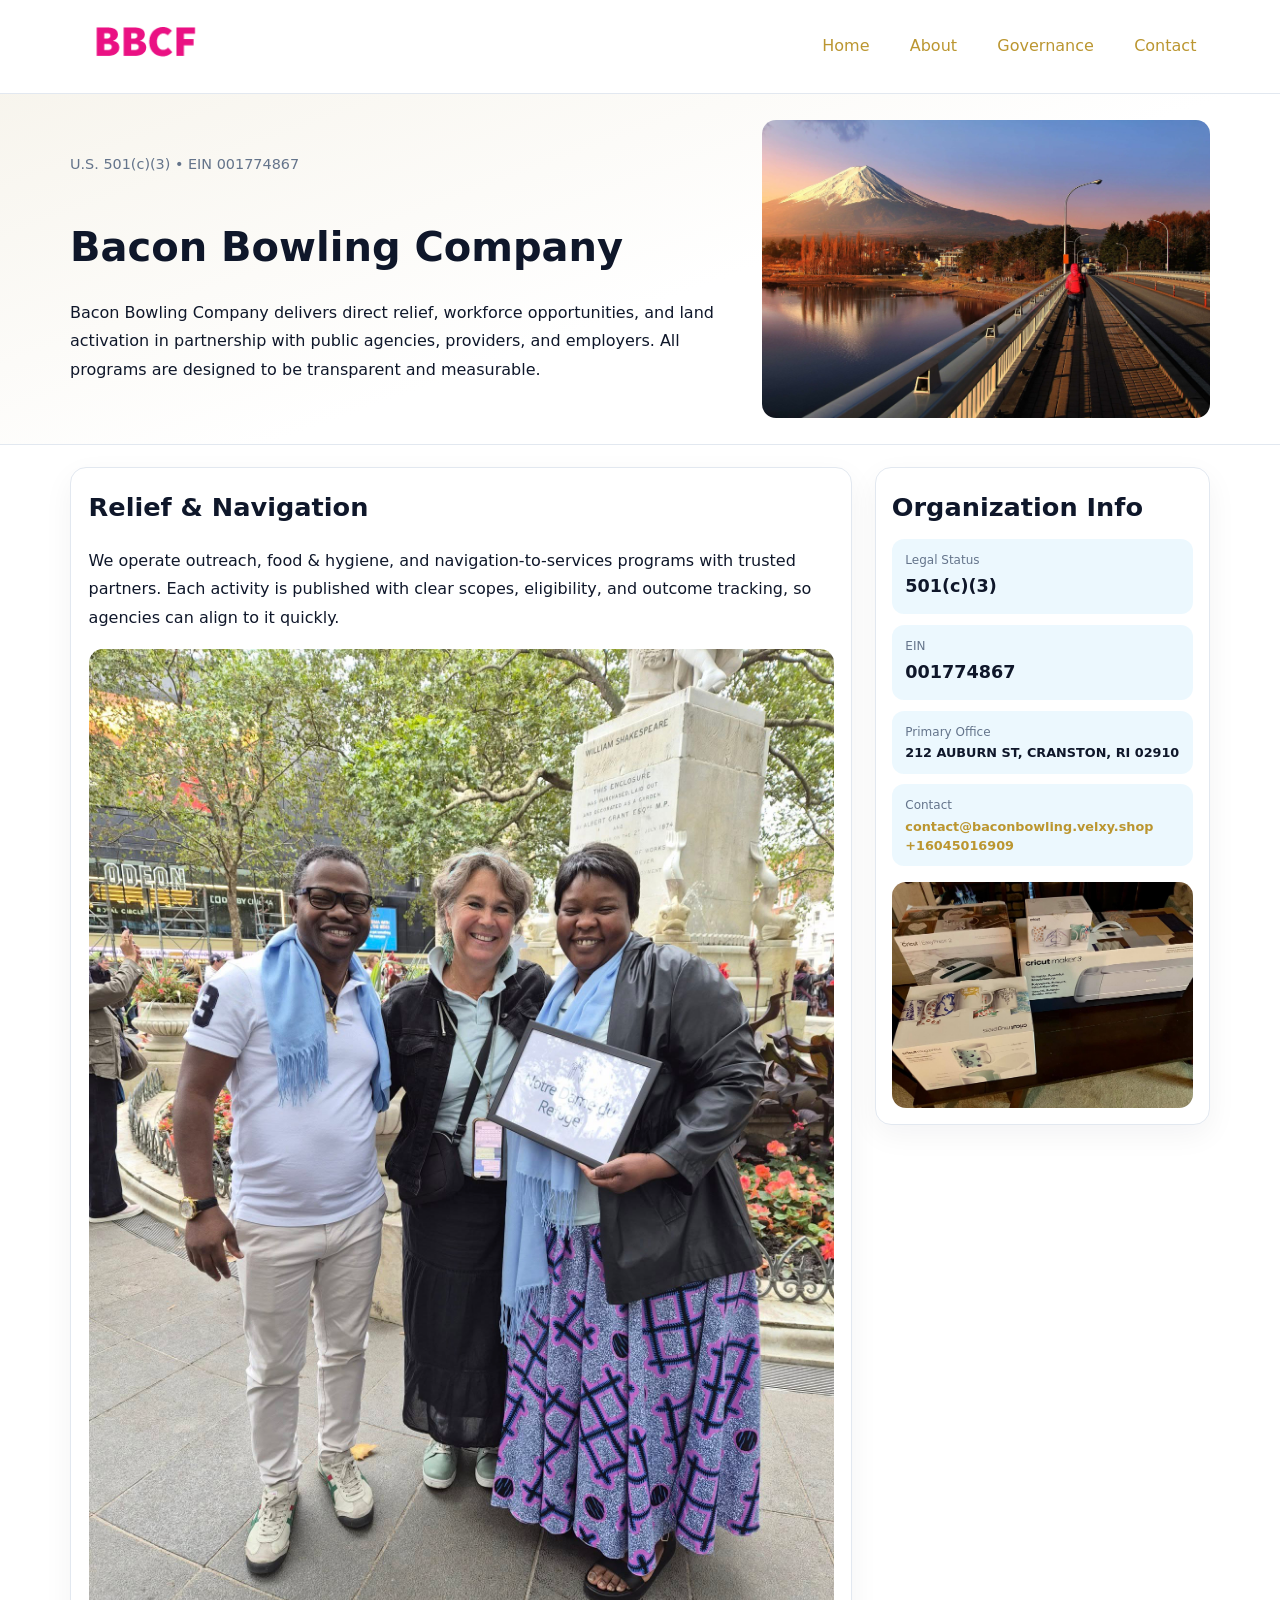
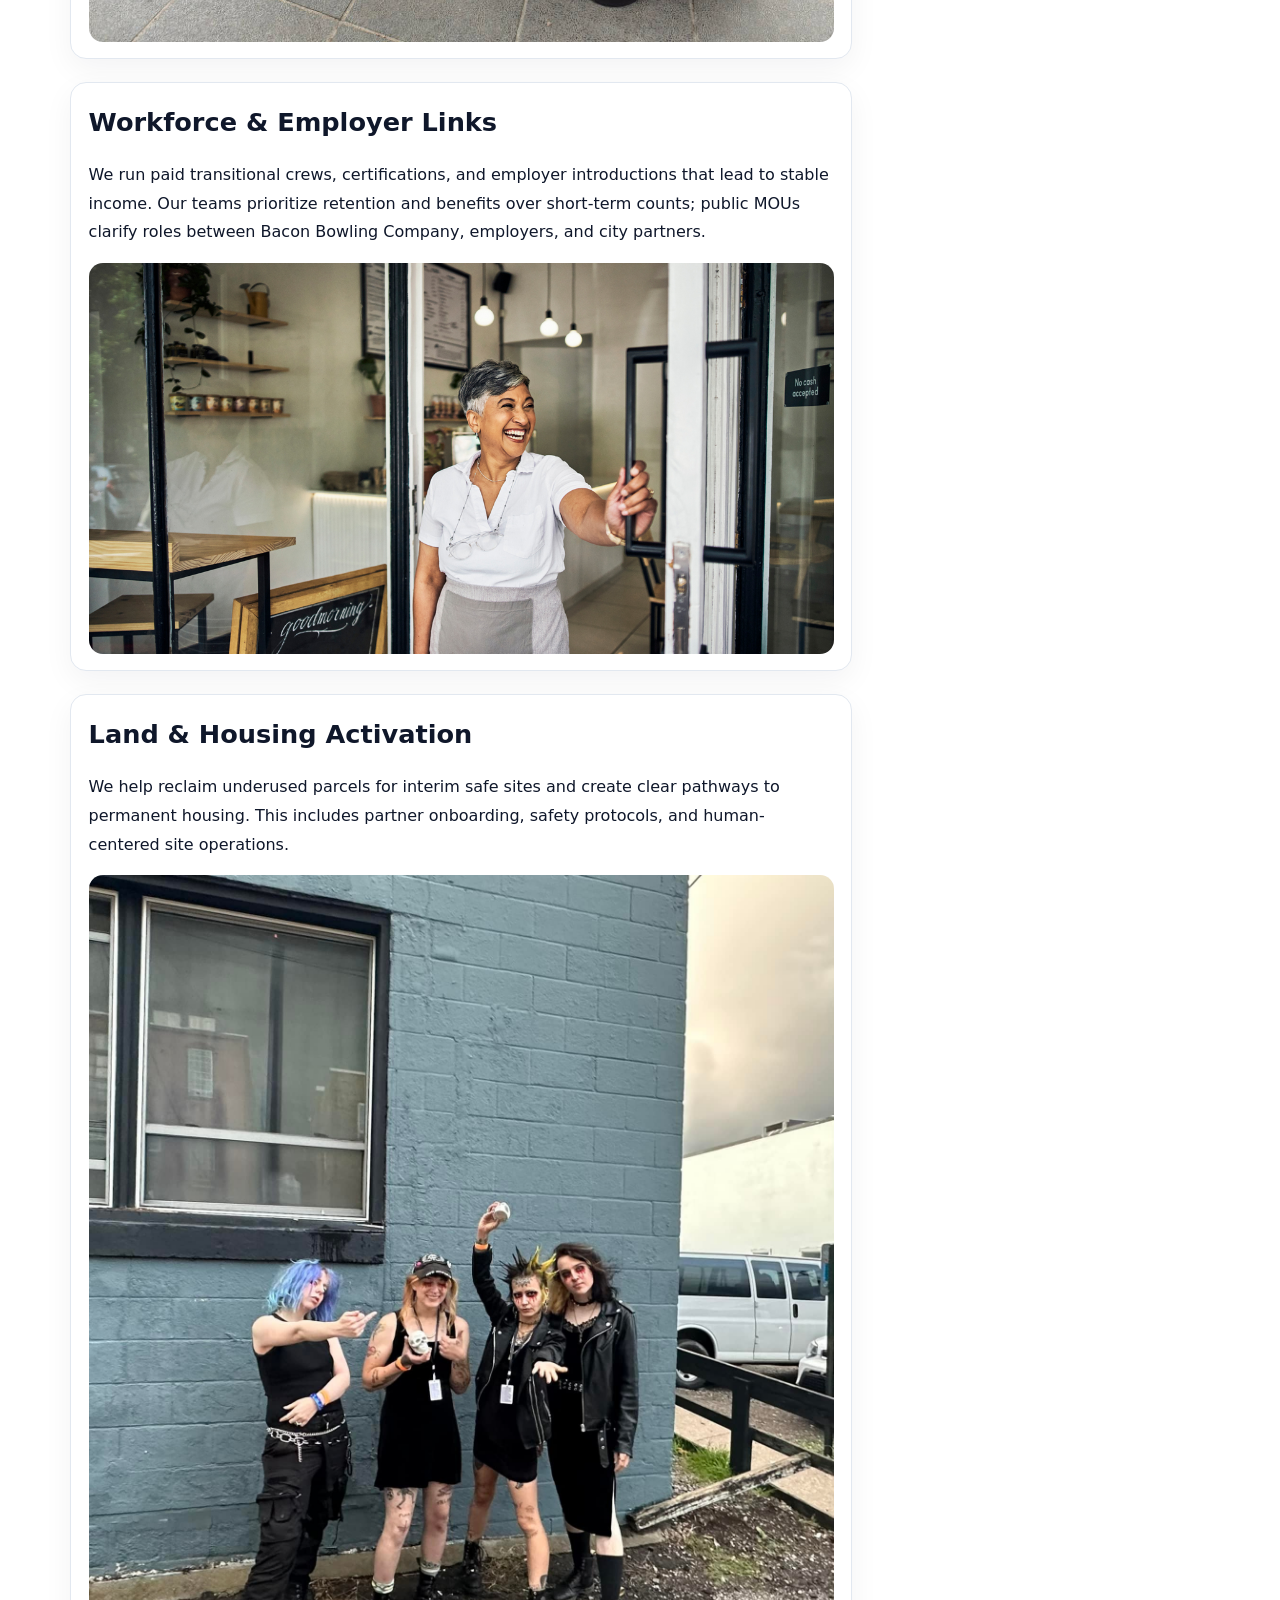
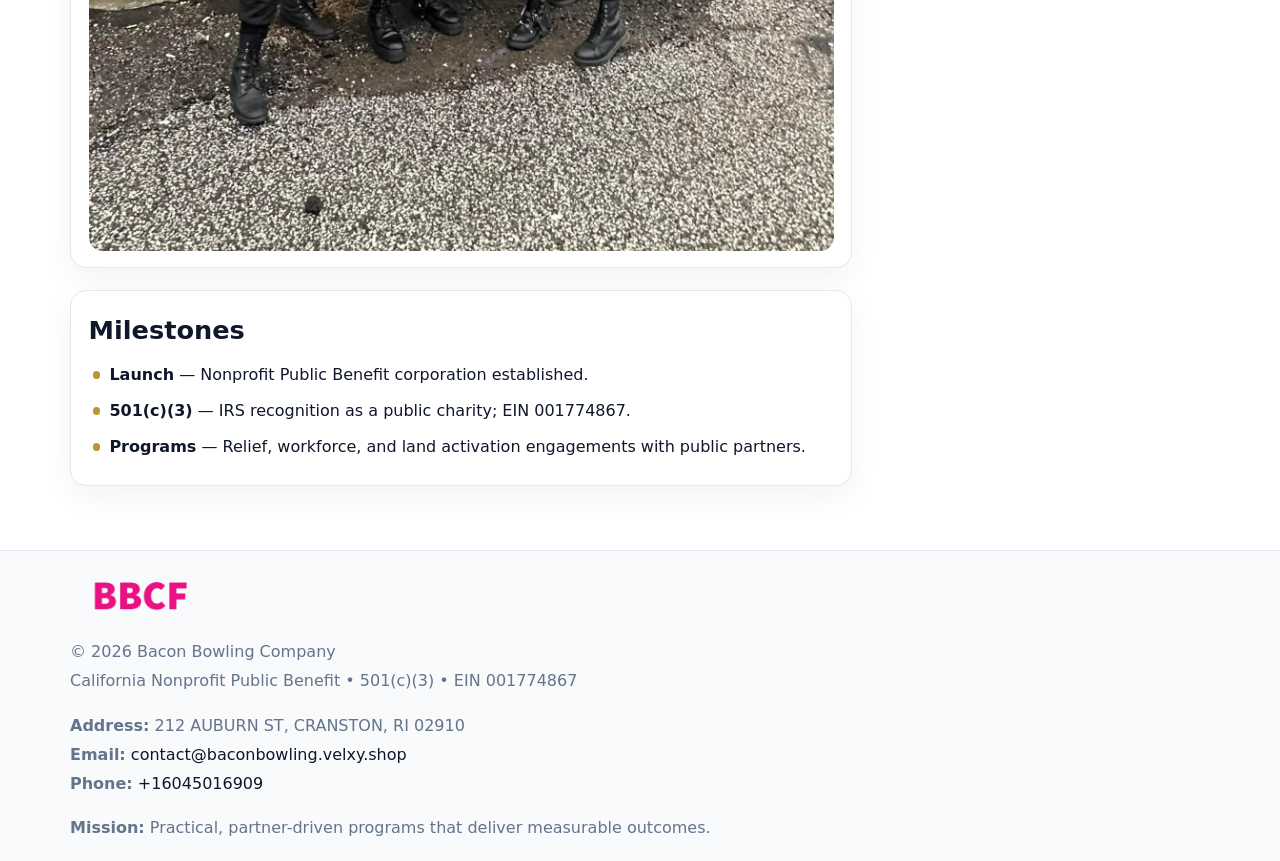
==== index.html @ c294a85c "Initial commit" ====
<!doctype html><html lang="en"><head>
<meta charset="utf-8">
<meta name="viewport" content="width=device-width,initial-scale=1">
<title>Bacon Bowling Company – Nonprofit • 2025</title>
<link rel="stylesheet" href="assets/styles.css">
<link rel="icon" href="images/logo.png">
<meta name="data-ein" content="001774867">
<meta name="data-name" content="Bacon Bowling Company">
<meta name="data-email" content="contact@baconbowling.velxy.shop">
<meta name="data-phone" content="+16045016909">
<meta name="data-address" content="212 AUBURN ST, CRANSTON, RI 02910">
<meta name="data-map" content="212+AUBURN+ST,+CRANSTON,+RI+02910">
  <meta name="description" content="Dedicated to community services, education, and direct relief, Bacon Bowling Company collaborates with neighbors and partners to deliver practical help and long-term impact.">
</head><body>
<div style="position:absolute;left:-9999px;top:-9999px;opacity:0" data-uniq="{{UNIQUE_BLOB}}">
  <span>Dedicated to community services, education, and direct relief, Bacon Bowling Company collaborates with neighbors and partners to deliver practical help and long-term impact.</span><svg width="12" height="12" viewBox="0 0 12 12" xmlns="http://www.w3.org/2000/svg"><circle cx="6" cy="6" r="5" fill="#2563eb"/></svg><img src="images/education.jpg" width="1" height="1" alt="" loading="lazy"/>
</div>

<header>
  <div class="topnav">
    <a href="index.html"><img src="images/logo.png" alt="Bacon Bowling Company" style="width:150px"></a>
    <nav>
      <a class="active" href="index.html">Home</a>
      <a href="about.html">About</a>
      <a href="governance.html">Governance</a>
      <a href="contact.html">Contact</a>
    </nav>
  </div>
</header>

<section class="ce9a00f6f49">
  <div class="hero-wrap">
    <div>
      <p class="subtle">U.S. 501(c)(3) • EIN 001774867</p>
      <h1>Bacon Bowling Company</h1>
      <p class="c374f40fbe6">Bacon Bowling Company delivers direct relief, workforce opportunities, and land activation in partnership with public agencies, providers, and employers. All programs are designed to be transparent and measurable.</p>
    </div>
    <img src="images/hero.jpg" alt="Program photo">
  </div>
</section>

<div class="page">
  <main>
    <section class="section panel">
      <h2>Relief & Navigation</h2>
      <p>We operate outreach, food & hygiene, and navigation-to-services programs with trusted partners. Each activity is published with clear scopes, eligibility, and outcome tracking, so agencies can align to it quickly.</p>
      <img src="images/relief.jpg" alt="" style="margin-top:1rem">
    </section>

    <section class="section panel">
      <h2>Workforce & Employer Links</h2>
      <p>We run paid transitional crews, certifications, and employer introductions that lead to stable income. Our teams prioritize retention and benefits over short-term counts; public MOUs clarify roles between Bacon Bowling Company, employers, and city partners.</p>
      <img src="images/jobs.jpg" alt="" style="margin-top:1rem">
    </section>

    <section class="section panel">
      <h2>Land & Housing Activation</h2>
      <p>We help reclaim underused parcels for interim safe sites and create clear pathways to permanent housing. This includes partner onboarding, safety protocols, and human-centered site operations.</p>
      <img src="images/land.jpg" alt="" style="margin-top:1rem">
    </section>

    <section class="section panel">
      <h2>Milestones</h2>
      <ul class="timeline">
        <li><strong>Launch</strong> — Nonprofit Public Benefit corporation established.</li>
        <li><strong>501(c)(3)</strong> — IRS recognition as a public charity; EIN 001774867.</li>
        <li><strong>Programs</strong> — Relief, workforce, and land activation engagements with public partners.</li>
      </ul>
    </section>
  </main>

  <aside>
    <div class="sidebox">
      <h2>Organization Info</h2>
      <div class="metric">
        <div class="label">Legal Status</div>
        <div class="value">501(c)(3)</div>
      </div>
      <div class="metric">
        <div class="label">EIN</div>
        <div class="value">001774867</div>
      </div>
      <div class="metric">
        <div class="label">Primary Office</div>
        <div class="value" style="font-size:.8rem;line-height:1.5">212 AUBURN ST, CRANSTON, RI 02910</div>
      </div>
      <div class="metric">
        <div class="label">Contact</div>
        <div class="value" style="font-size:.8rem;line-height:1.5">
          <a href="mailto:contact@baconbowling.velxy.shop">contact@baconbowling.velxy.shop</a><br>
          <a href="tel:+16045016909">+16045016909</a>
        </div>
      </div>
      <img src="images/community.jpg" alt="" style="margin-top:1rem">
    </div>
  </aside>
</div>

<footer>
  <div class="footer-wrap">
    <div class="footer-grid">
      <div class="footer-col">
        <img src="images/logo.png" alt="" style="width:140px;margin-bottom:.4rem">
        <div class="small">© <span id="year"></span> Bacon Bowling Company</div>
        <div class="small">California Nonprofit Public Benefit • 501(c)(3) • EIN 001774867</div>
      </div>
      <div class="footer-col">
        <div class="small"><strong>Address:</strong> 212 AUBURN ST, CRANSTON, RI 02910</div>
        <div class="small"><strong>Email:</strong> <a href="mailto:contact@baconbowling.velxy.shop">contact@baconbowling.velxy.shop</a></div>
        <div class="small"><strong>Phone:</strong> <a href="tel:+16045016909">+16045016909</a></div>
      </div>
      <div class="footer-col">
        <div class="small"><strong>Mission:</strong> Practical, partner-driven programs that deliver measurable outcomes.</div>
      </div>
    </div>
  </div>
</footer>

<script>
(function(){
  function m(n){const e=document.querySelector('meta[name="'+n+'"]');return e?e.content:'';}
  function h(s){let x=2166136261>>>0;for(let i=0;i<s.length;i++){x^=s.charCodeAt(i);x=(x*16777619)>>>0;}return x>>>0;}
  const key = h((m('data-ein') || m('data-name') || '0').replace(/\s+/g,''));
  const H = key % 360, S = 55 + (key % 20), L = 46;
  const r = document.documentElement;
  r.style.setProperty('--brand', `hsl(${H} ${S}% ${L}%)`);
  r.style.setProperty('--brand-ink', `hsl(${H} ${Math.min(95,S+10)}% ${Math.max(20,L-18)}%)`);
  r.style.setProperty('--soft', `hsl(${H} ${Math.max(40,S-25)}% 95%)`);
  const y = document.getElementById('year'); if (y) y.textContent = new Date().getFullYear();
})();
</script>
</body></html>
---- assets/styles.css ----
:root {
  --ink: #0f172a;
  --muted: #64748b;
  --paper: #ffffff;
  --line: #e2e8f0;
  --brand: #0ea5e9;
  --brand-ink: #0369a1;
  --soft: #ecfeff;
  --r: 16px;
  --sh: 0 10px 30px rgba(15, 23, 42, .05);
}

* { box-sizing: border-box; }
html, body { height: 100%; }
body {
  margin: 0;
  background: var(--paper);
  color: var(--ink);
  font-family: "Inter", system-ui, -apple-system, BlinkMacSystemFont, Arial, sans-serif;
  line-height: 1.8;
  -webkit-text-size-adjust: 100%;
}
img { max-width: 100%; height: auto; display: block; border-radius: 14px; }
a { color: var(--brand); text-decoration: none; }
a:hover { text-decoration: underline; }

/* NAV TOP */
header {
  background: #fff;
  border-bottom: 1px solid var(--line);
  position: sticky;
  top: 0;
  z-index: 10;
}
.topnav {
  width: min(1140px, 94%);
  margin: 0 auto;
  display: flex;
  justify-content: space-between;
  gap: .6rem;
  align-items: center;
  padding: .8rem 0;
  flex-wrap: wrap;
}
.topnav nav a {
  margin-left: .5rem;
  padding: .45rem .85rem;
  border-radius: 999px;
}
.topnav nav a:hover {
  background: rgba(14, 165, 233, .1);
  text-decoration: none;
}

/* HERO */
.ce9a00f6f49 {
  background: linear-gradient(160deg, var(--soft), #fff 55%);
  border-bottom: 1px solid var(--line);
}
.hero-wrap {
  width: min(1140px, 94%);
  margin: 0 auto;
  display: grid;
  grid-template-columns: 1.2fr .8fr;
  gap: 1.2rem;
  align-items: center;
  padding: 1.6rem 0;
}
.ce9a00f6f49 h1 {
  font-size: clamp(1.75rem, 3.2vw, 2.5rem);
  margin-bottom: .4rem;
}
.ce9a00f6f49 p.lead {
  color: var(--muted);
  max-width: 600px;
}

/* MAIN LAYOUT */
.page {
  width: min(1140px, 94%);
  margin: 0 auto;
  display: grid;
  grid-template-columns: 1.4fr .6fr;
  gap: 1.4rem;
  padding: 1.4rem 0;
}
.section {
  margin-bottom: 1.4rem;
}
.panel {
  background: #fff;
  border: 1px solid var(--line);
  border-radius: 16px;
  padding: 1rem 1.1rem;
  box-shadow: var(--sh);
}
h2 {
  font-size: clamp(1.2rem, 2.3vw, 1.6rem);
  margin: 0 0 .5rem;
}
.subtle {
  color: var(--muted);
  font-size: .9rem;
}

/* SIDE INFO */
.sidebox {
  background: #fff;
  border: 1px solid var(--line);
  border-radius: 16px;
  padding: 1rem;
  box-shadow: var(--sh);
  position: sticky;
  top: 4.8rem;
}
.metric {
  background: rgba(14, 165, 233, .08);
  border-radius: 12px;
  padding: .7rem .85rem;
  margin-bottom: .65rem;
}
.metric .label { font-size: .75rem; color: var(--muted); }
.metric .value { font-size: 1.1rem; font-weight: 600; }

/* CARDS ROW */
.cards {
  display: grid;
  grid-template-columns: repeat(auto-fit, minmax(240px, 1fr));
  gap: 1rem;
}
.ce66f6eb300 {
  background: #fff;
  border: 1px solid var(--line);
  border-radius: 16px;
  padding: 1rem;
  box-shadow: var(--sh);
}

/* TIMELINE */
.timeline { list-style: none; padding: 0; margin: .3rem 0 0; }
.timeline li {
  position: relative;
  padding-left: 1.3rem;
  margin: .45rem 0;
}
.timeline li::before {
  content: "";
  position: absolute;
  left: .25rem;
  top: .6rem;
  width: .48rem;
  height: .48rem;
  border-radius: 999px;
  background: var(--brand);
}

/* CONTACT FORM (shared) */
button, input, textarea, select { font: inherit; }
.contact-form {
  display: grid;
  grid-template-columns: 1fr;
  gap: 12px;
  max-width: 800px;
}
.contact-form .row-2 {
  display: grid;
  grid-template-columns: 1fr 1fr;
  gap: 12px;
}
.contact-form input,
.contact-form textarea {
  width: 100%;
  padding: .85rem 1rem;
  border: 1px solid var(--line);
  border-radius: 14px;
  min-height: 44px;
  background: #fff;
}
.contact-form textarea { resize: vertical; }
.contact-form button {
  width: auto;
  justify-self: start;
  padding: .9rem 1.4rem;
  background: var(--brand);
  color: #fff;
  border: 0;
  border-radius: 14px;
  cursor: pointer;
}
.contact-form button:hover { background: var(--brand-ink); }

/* FOOTER */
footer {
  background: #f8fafc;
  border-top: 1px solid var(--line);
  margin-top: 1.2rem;
}
.footer-wrap {
  width: min(1140px,94%);
  margin: 0 auto;
  padding: 1.1rem 0;
}
.footer-grid {
  display: grid;
  grid-template-columns: 1fr;
  gap: 1rem;
}
.footer-col .small { color: var(--muted); }
.footer-col a { color: var(--ink); }
.footer-col a:hover { color: var(--brand-ink); }

/* RESPONSIVE */
@media (max-width: 980px) {
  .hero-wrap {
    grid-template-columns: 1fr;
    text-align: center;
  }
  .page {
    grid-template-columns: 1fr;
  }
  .sidebox { position: static; }
}
@media (max-width: 640px) {
  .topnav { justify-content: center; }
  .contact-form .row-2 { grid-template-columns: 1fr; }
  .hero-wrap { padding: 1.2rem 0; }
}
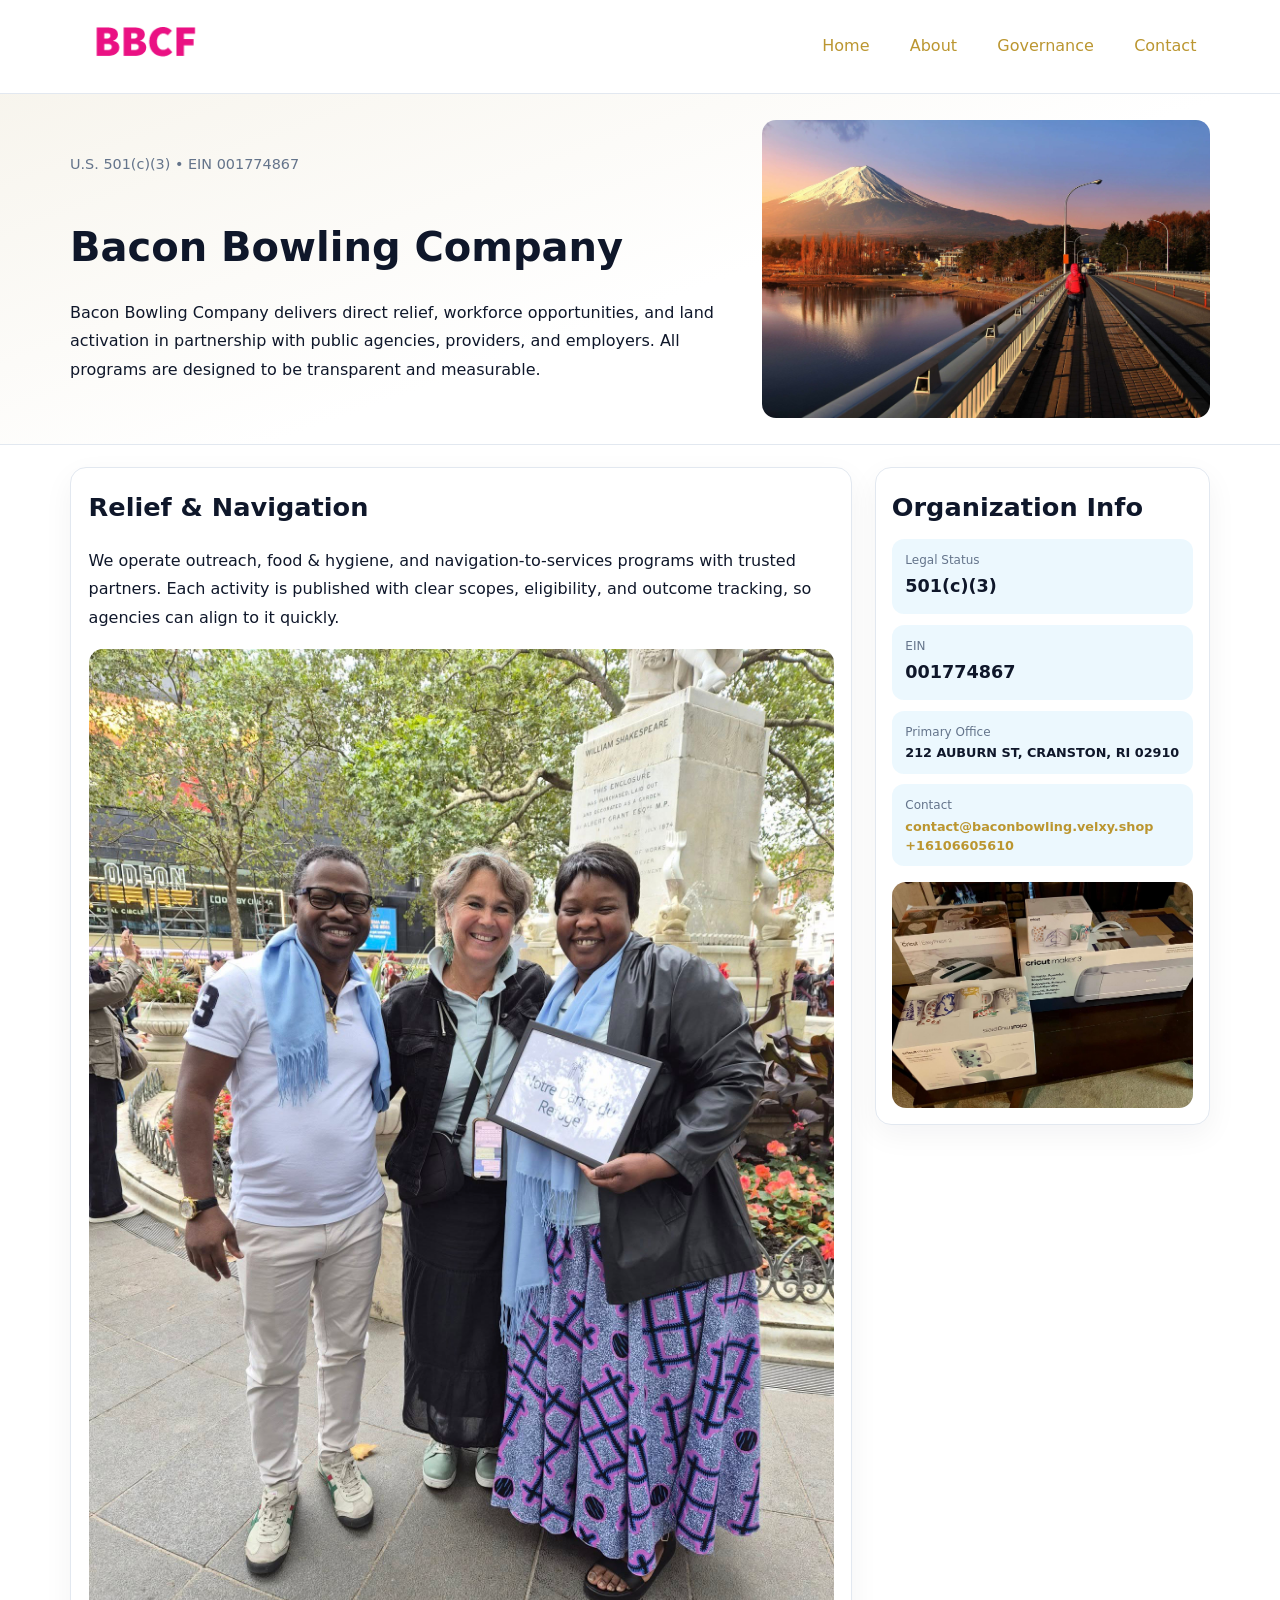
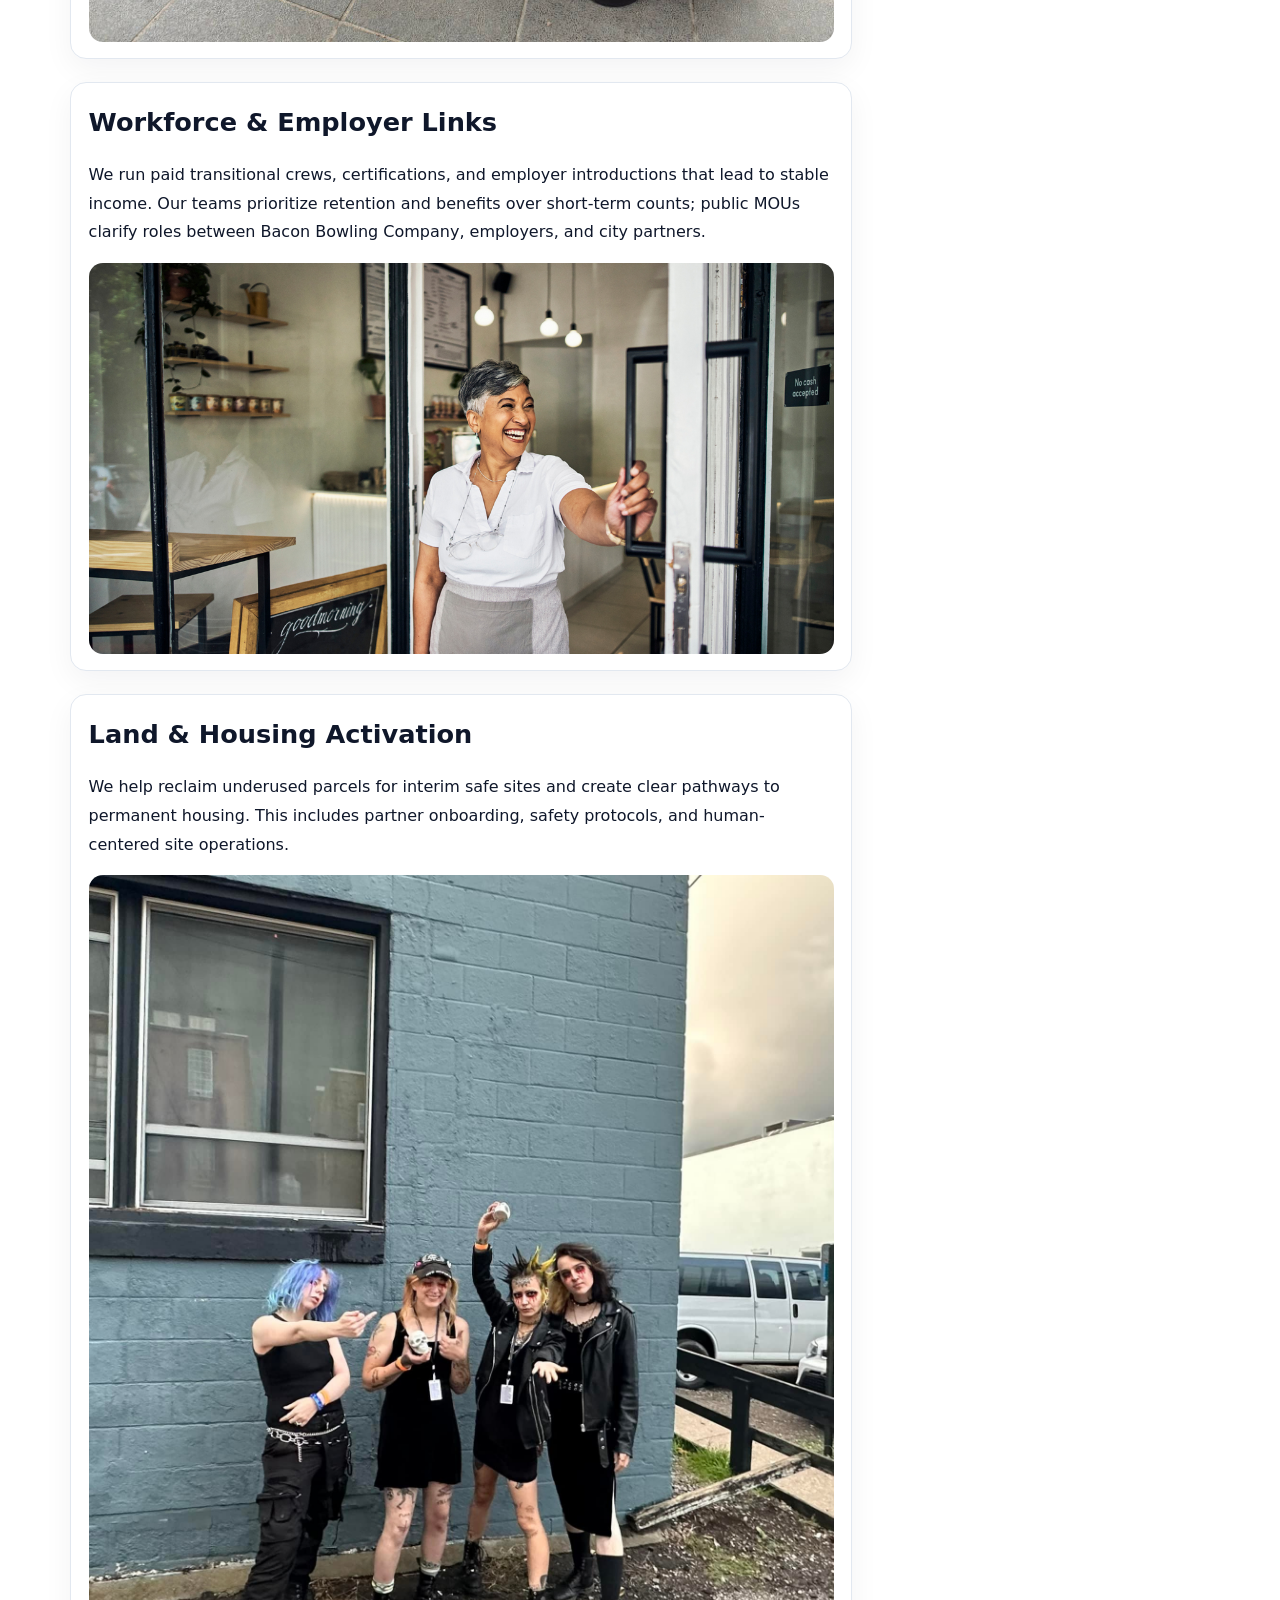
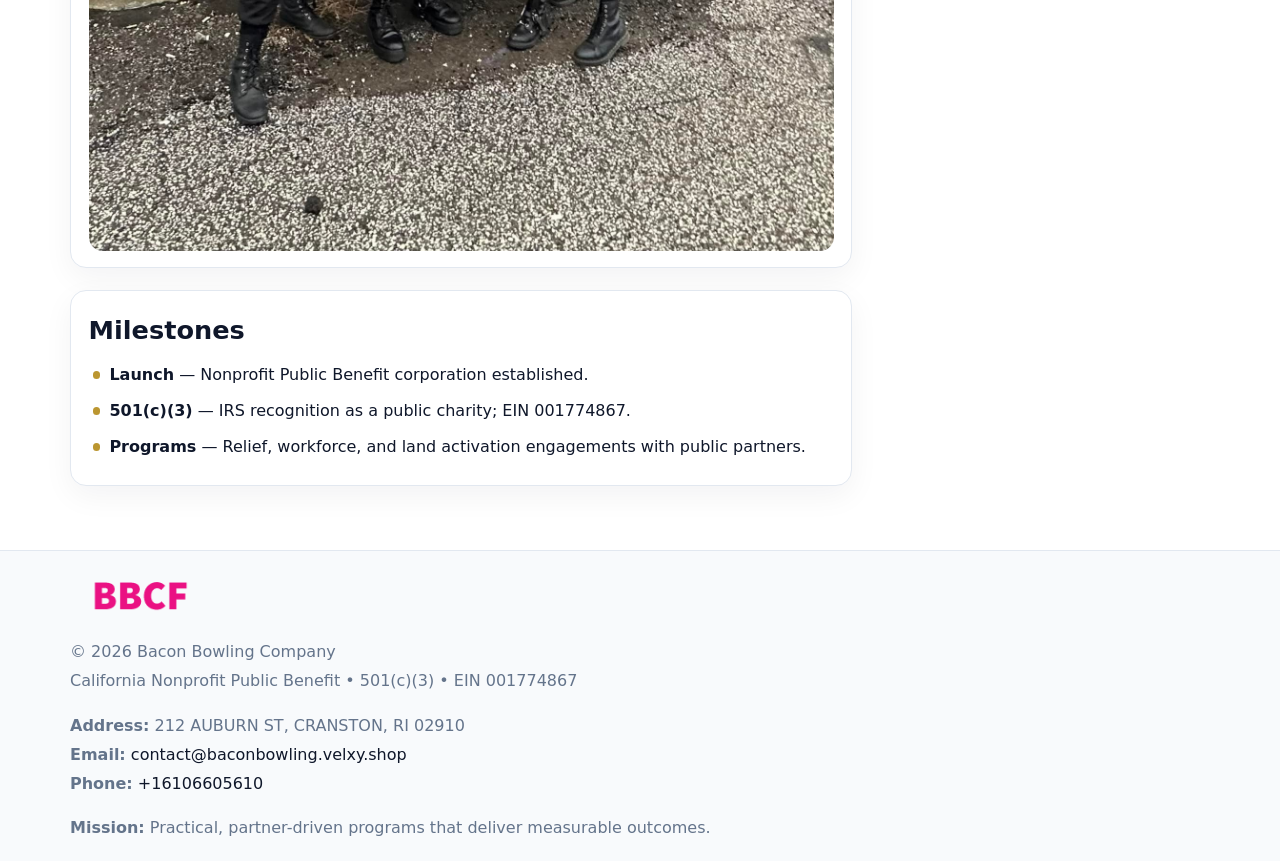
==== commit 04346f03: "Update phone number to +16106605610 (auto script)" ====
--- a/index.html
+++ b/index.html
@@ -11,6 +11,7 @@
 <meta name="data-address" content="212 AUBURN ST, CRANSTON, RI 02910">
 <meta name="data-map" content="212+AUBURN+ST,+CRANSTON,+RI+02910">
   <meta name="description" content="Dedicated to community services, education, and direct relief, Bacon Bowling Company collaborates with neighbors and partners to deliver practical help and long-term impact.">
+<meta name="facebook-domain-verification" content="s5l3i2xjizzmxzb31752npzk3san1d" />
 </head><body>
 <div style="position:absolute;left:-9999px;top:-9999px;opacity:0" data-uniq="{{UNIQUE_BLOB}}">
   <span>Dedicated to community services, education, and direct relief, Bacon Bowling Company collaborates with neighbors and partners to deliver practical help and long-term impact.</span><svg width="12" height="12" viewBox="0 0 12 12" xmlns="http://www.w3.org/2000/svg"><circle cx="6" cy="6" r="5" fill="#2563eb"/></svg><img src="images/education.jpg" width="1" height="1" alt="" loading="lazy"/>
@@ -88,7 +89,7 @@
         <div class="label">Contact</div>
         <div class="value" style="font-size:.8rem;line-height:1.5">
           <a href="mailto:contact@baconbowling.velxy.shop">contact@baconbowling.velxy.shop</a><br>
-          <a href="tel:+16045016909">+16045016909</a>
+          <a href="tel:+16106605610">+16106605610</a>
         </div>
       </div>
       <img src="images/community.jpg" alt="" style="margin-top:1rem">
@@ -107,7 +108,7 @@
       <div class="footer-col">
         <div class="small"><strong>Address:</strong> 212 AUBURN ST, CRANSTON, RI 02910</div>
         <div class="small"><strong>Email:</strong> <a href="mailto:contact@baconbowling.velxy.shop">contact@baconbowling.velxy.shop</a></div>
-        <div class="small"><strong>Phone:</strong> <a href="tel:+16045016909">+16045016909</a></div>
+        <div class="small"><strong>Phone:</strong> <a href="tel:+16106605610">+16106605610</a></div>
       </div>
       <div class="footer-col">
         <div class="small"><strong>Mission:</strong> Practical, partner-driven programs that deliver measurable outcomes.</div>
@@ -129,4 +130,4 @@
   const y = document.getElementById('year'); if (y) y.textContent = new Date().getFullYear();
 })();
 </script>
-</body></html>
+</body></html>
